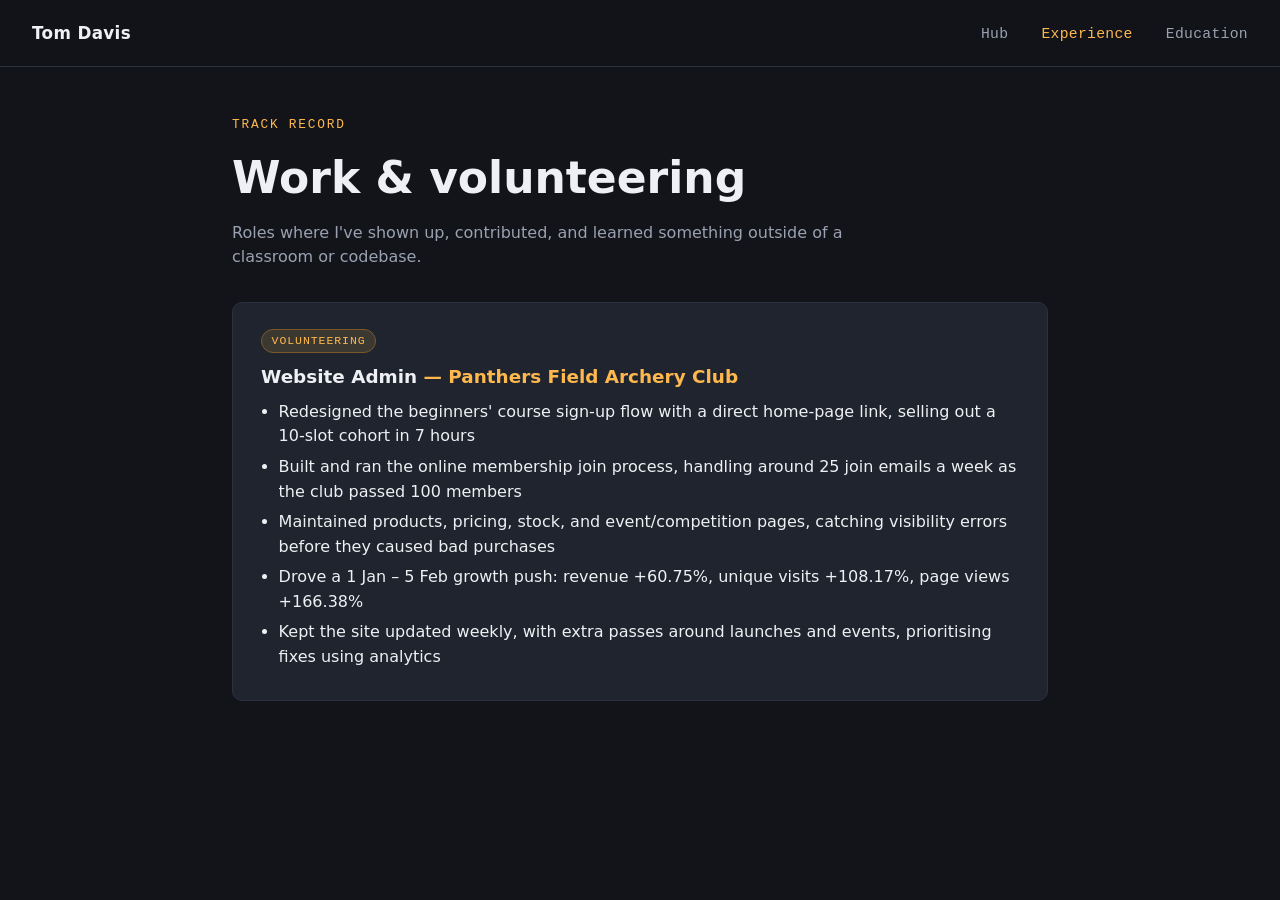
==== experience.html @ ff753ff1 "first commit" ====
<!DOCTYPE html>
<html lang="en">
<head>
<meta charset="UTF-8">
<meta name="viewport" content="width=device-width, initial-scale=1.0">
<title>Experience — Thomas Davis</title>
<link rel="stylesheet" href="css/base.css">
<link rel="stylesheet" href="css/pages.css">
</head>
<body>

<nav class="page-nav">
  <a class="brand" href="index.html">Tom Davis</a>
  <div class="links">
    <a href="index.html">Hub</a>
    <a href="experience.html" aria-current="page">Experience</a>
    <a href="education.html">Education</a>
  </div>
</nav>

<div class="page-header">
  <div class="eyebrow">Track record</div>
  <h1>Work &amp; volunteering</h1>
  <p>Roles where I've shown up, contributed, and learned something outside of a classroom or codebase.</p>
</div>

<div class="timeline" id="timeline"></div>

<script>
fetch('data/experience.json')
  .then(res => res.json())
  .then(entries => {
    const container = document.getElementById('timeline');

    if (!entries || entries.length === 0) {
      container.outerHTML = `<div class="empty-state">
        Nothing added yet. Fill this in via <code>admin.html</code>, export
        <code>experience.json</code>, and drop it into <code>/data</code>.
      </div>`;
      return;
    }

    container.innerHTML = entries.map(entry => `
      <div class="entry-card">
        <span class="tag">${entry.type === 'volunteering' ? 'Volunteering' : 'Work'}</span>
        <div class="entry-top">
          <h3>${entry.role || 'Untitled role'} <span class="org">— ${entry.organisation || ''}</span></h3>
          <span class="dates">${entry.dates || ''}</span>
        </div>
        ${entry.bullets && entry.bullets.length ? `<ul>${entry.bullets.map(b => `<li>${b}</li>`).join('')}</ul>` : ''}
      </div>
    `).join('');
  })
  .catch(() => {
    document.getElementById('timeline').outerHTML = `<div class="empty-state">
      Couldn't load <code>data/experience.json</code>. Make sure the file exists
      in the <code>/data</code> folder next to this page.
    </div>`;
  });
</script>

</body>
</html>
---- css/base.css ----
/* ============================================
   Shared tokens + reset + nav, used by every page on the site.
   ============================================ */

:root {
  --bg: #12141a;
  --bg-raised: #1b1e26;
  --bg-card: #20242e;
  --line: #2c3140;
  --text: #eef0f4;
  --text-dim: #9aa1b0;
  --accent: #ffb84d;      /* warm amber — reads like an old CRT / arcade marquee */
  --accent-dim: #7a5a2a;
  --accent-soft: rgba(255, 184, 77, 0.12);
  --danger: #e5636b;
  --radius: 10px;
  --font-display: 'Space Grotesk', 'Segoe UI', system-ui, sans-serif;
  --font-body: 'Inter', 'Segoe UI', system-ui, sans-serif;
  --font-mono: 'JetBrains Mono', 'Courier New', monospace;
}

* { box-sizing: border-box; }

body {
  margin: 0;
  background: var(--bg);
  color: var(--text);
  font-family: var(--font-body);
  line-height: 1.55;
}

.page-nav {
  display: flex;
  justify-content: space-between;
  align-items: center;
  padding: 1.25rem 2rem;
  border-bottom: 1px solid var(--line);
  position: sticky;
  top: 0;
  background: rgba(18, 20, 26, 0.92);
  backdrop-filter: blur(6px);
  z-index: 10;
}

.page-nav .brand {
  font-family: var(--font-display);
  font-weight: 700;
  letter-spacing: 0.02em;
  color: var(--text);
  text-decoration: none;
  font-size: 1.05rem;
}

.page-nav .links a {
  color: var(--text-dim);
  text-decoration: none;
  margin-left: 1.75rem;
  font-size: 0.92rem;
  font-family: var(--font-mono);
  letter-spacing: 0.02em;
  transition: color 0.15s ease;
}

.page-nav .links a:hover,
.page-nav .links a[aria-current="page"] {
  color: var(--accent);
}

.empty-state {
  max-width: 880px;
  margin: 0 auto 4rem;
  padding: 2.5rem 2rem;
  text-align: center;
  color: var(--text-dim);
  border: 1px dashed var(--line);
  border-radius: var(--radius);
}

.empty-state code {
  background: var(--bg-raised);
  padding: 0.15rem 0.4rem;
  border-radius: 4px;
  font-family: var(--font-mono);
  color: var(--accent);
}

@media (max-width: 600px) {
  .page-nav { padding: 1rem 1.25rem; }
  .page-nav .links a { margin-left: 1rem; }
}
---- css/pages.css ----
/* ============================================
   Styles for experience.html, education.html, admin.html.
   Tokens, reset, and nav live in base.css — load that first.
   ============================================ */

.page-header {
  max-width: 880px;
  margin: 3rem auto 2rem;
  padding: 0 2rem;
}

.page-header .eyebrow {
  font-family: var(--font-mono);
  color: var(--accent);
  font-size: 0.8rem;
  letter-spacing: 0.14em;
  text-transform: uppercase;
  margin-bottom: 0.6rem;
}

.page-header h1 {
  font-family: var(--font-display);
  font-size: clamp(2rem, 4vw, 2.75rem);
  margin: 0 0 0.5rem;
}

.page-header p {
  color: var(--text-dim);
  max-width: 60ch;
  margin: 0;
}

.timeline {
  max-width: 880px;
  margin: 0 auto 4rem;
  padding: 0 2rem;
  display: flex;
  flex-direction: column;
  gap: 1.25rem;
}

.entry-card {
  background: var(--bg-card);
  border: 1px solid var(--line);
  border-radius: var(--radius);
  padding: 1.5rem 1.75rem;
  position: relative;
}

.entry-card .entry-top {
  display: flex;
  justify-content: space-between;
  align-items: baseline;
  flex-wrap: wrap;
  gap: 0.4rem 1rem;
  margin-bottom: 0.35rem;
}

.entry-card h3 {
  margin: 0;
  font-family: var(--font-display);
  font-size: 1.15rem;
}

.entry-card .org {
  color: var(--accent);
  font-weight: 600;
}

.entry-card .dates {
  font-family: var(--font-mono);
  font-size: 0.82rem;
  color: var(--text-dim);
  white-space: nowrap;
}

.entry-card .tag {
  display: inline-block;
  font-family: var(--font-mono);
  font-size: 0.72rem;
  text-transform: uppercase;
  letter-spacing: 0.08em;
  color: var(--accent);
  background: var(--accent-soft);
  border: 1px solid var(--accent-dim);
  border-radius: 999px;
  padding: 0.15rem 0.6rem;
  margin-bottom: 0.6rem;
}

.entry-card ul {
  margin: 0.5rem 0 0;
  padding-left: 1.1rem;
  color: var(--text);
}

.entry-card ul li { margin-bottom: 0.35rem; }

.entry-card .grade {
  font-family: var(--font-mono);
  color: var(--accent);
  font-size: 0.95rem;
}

/* ===== Degree progress card ===== */

.course-note {
  font-size: 0.85rem;
  color: var(--text-dim);
  margin: 0 0 1rem;
}

.degree-stats {
  display: flex;
  gap: 2rem;
  margin-bottom: 1.25rem;
}

.degree-stats .stat {
  display: flex;
  flex-direction: column;
}

.degree-stats .stat-value {
  font-family: var(--font-display);
  font-size: 1.6rem;
  color: var(--accent);
  line-height: 1.2;
}

.degree-stats .stat-label {
  font-family: var(--font-mono);
  font-size: 0.72rem;
  text-transform: uppercase;
  letter-spacing: 0.06em;
  color: var(--text-dim);
}

.degree-progress {
  margin-bottom: 1.75rem;
}

.progress-track {
  position: relative;
  height: 10px;
  background: var(--bg);
  border: 1px solid var(--line);
  border-radius: 999px;
  overflow: visible;
}

.progress-fill {
  height: 100%;
  background: var(--accent);
  border-radius: 999px;
}

.progress-marker {
  position: absolute;
  top: -3px;
  width: 2px;
  height: 16px;
  background: var(--text);
  transform: translateX(-1px);
}

.progress-caption {
  margin-top: 0.6rem;
  font-family: var(--font-mono);
  font-size: 0.78rem;
  color: var(--text-dim);
}

.year-block {
  margin-bottom: 1.5rem;
}

.year-block:last-child { margin-bottom: 0; }

.year-heading {
  display: flex;
  justify-content: space-between;
  align-items: baseline;
  flex-wrap: wrap;
  gap: 0.3rem 1rem;
  margin-bottom: 0.6rem;
}

.year-heading h4 {
  margin: 0;
  font-family: var(--font-display);
  font-size: 1rem;
}

.year-avg {
  font-family: var(--font-mono);
  font-size: 0.8rem;
  color: var(--accent);
}

.module-table-wrap {
  overflow-x: auto;
}

.module-table {
  width: 100%;
  border-collapse: collapse;
  font-size: 0.85rem;
}

.module-table th,
.module-table td {
  text-align: left;
  padding: 0.5rem 0.75rem;
  border-bottom: 1px solid var(--line);
  white-space: nowrap;
}

.module-table th {
  font-family: var(--font-mono);
  font-size: 0.7rem;
  text-transform: uppercase;
  letter-spacing: 0.05em;
  color: var(--text-dim);
  font-weight: 400;
}

.module-table td:nth-child(2) { white-space: normal; }

.module-table th:nth-child(3),
.module-table td:nth-child(3),
.module-table th:nth-child(4),
.module-table td:nth-child(4) {
  text-align: center;
}

.module-table tbody tr:last-child td { border-bottom: none; }

/* ===== Admin form ===== */

.admin-wrap {
  max-width: 760px;
  margin: 2.5rem auto 5rem;
  padding: 0 2rem;
}

.admin-tabs {
  display: flex;
  gap: 0.5rem;
  margin-bottom: 1.5rem;
}

.admin-tabs button {
  flex: 1;
  background: var(--bg-raised);
  border: 1px solid var(--line);
  color: var(--text-dim);
  font-family: var(--font-mono);
  padding: 0.75rem 1rem;
  border-radius: var(--radius);
  cursor: pointer;
  font-size: 0.85rem;
  letter-spacing: 0.04em;
  transition: all 0.15s ease;
}

.admin-tabs button.active {
  color: var(--bg);
  background: var(--accent);
  border-color: var(--accent);
}

.form-card {
  background: var(--bg-card);
  border: 1px solid var(--line);
  border-radius: var(--radius);
  padding: 1.5rem 1.75rem;
  margin-bottom: 1.25rem;
}

.form-card .row {
  display: grid;
  grid-template-columns: 1fr 1fr;
  gap: 1rem;
}

.form-card label {
  display: block;
  font-family: var(--font-mono);
  font-size: 0.75rem;
  text-transform: uppercase;
  letter-spacing: 0.06em;
  color: var(--text-dim);
  margin: 0.9rem 0 0.35rem;
}

.form-card input[type="text"],
.form-card textarea,
.form-card select {
  width: 100%;
  background: var(--bg);
  border: 1px solid var(--line);
  border-radius: 6px;
  color: var(--text);
  padding: 0.6rem 0.75rem;
  font-family: var(--font-body);
  font-size: 0.92rem;
}

.form-card textarea {
  min-height: 90px;
  resize: vertical;
  font-family: var(--font-mono);
  font-size: 0.85rem;
}

.form-card input:focus,
.form-card textarea:focus,
.form-card select:focus {
  outline: 2px solid var(--accent);
  outline-offset: 1px;
}

.form-card .hint {
  font-size: 0.78rem;
  color: var(--text-dim);
  margin-top: 0.3rem;
}

.card-actions {
  display: flex;
  justify-content: flex-end;
  margin-top: 1rem;
}

.btn {
  font-family: var(--font-mono);
  font-size: 0.82rem;
  letter-spacing: 0.03em;
  border-radius: 8px;
  padding: 0.6rem 1.1rem;
  border: 1px solid var(--line);
  background: var(--bg-raised);
  color: var(--text);
  cursor: pointer;
  transition: all 0.15s ease;
}

.btn:hover { border-color: var(--accent); color: var(--accent); }

.btn-primary {
  background: var(--accent);
  border-color: var(--accent);
  color: var(--bg);
  font-weight: 600;
}

.btn-primary:hover { color: var(--bg); filter: brightness(1.08); }

.btn-danger:hover { border-color: var(--danger); color: var(--danger); }

.add-entry-btn {
  width: 100%;
  padding: 0.9rem;
  border: 1px dashed var(--line);
  background: transparent;
  color: var(--text-dim);
  border-radius: var(--radius);
  cursor: pointer;
  font-family: var(--font-mono);
  margin-bottom: 1.5rem;
  transition: all 0.15s ease;
}

.add-entry-btn:hover { border-color: var(--accent); color: var(--accent); }

.export-bar {
  background: var(--bg-raised);
  border: 1px solid var(--line);
  border-radius: var(--radius);
  padding: 1rem 1.25rem;
  display: flex;
  justify-content: space-between;
  align-items: center;
  gap: 1rem;
  flex-wrap: wrap;
  margin-top: 2rem;
}

.export-bar .status {
  font-family: var(--font-mono);
  font-size: 0.8rem;
  color: var(--text-dim);
}

.status.saved { color: var(--accent); }

@media (max-width: 600px) {
  .form-card .row { grid-template-columns: 1fr; }

  .module-table { font-size: 0.76rem; }
  .module-table th,
  .module-table td { padding: 0.4rem 0.4rem; }
}
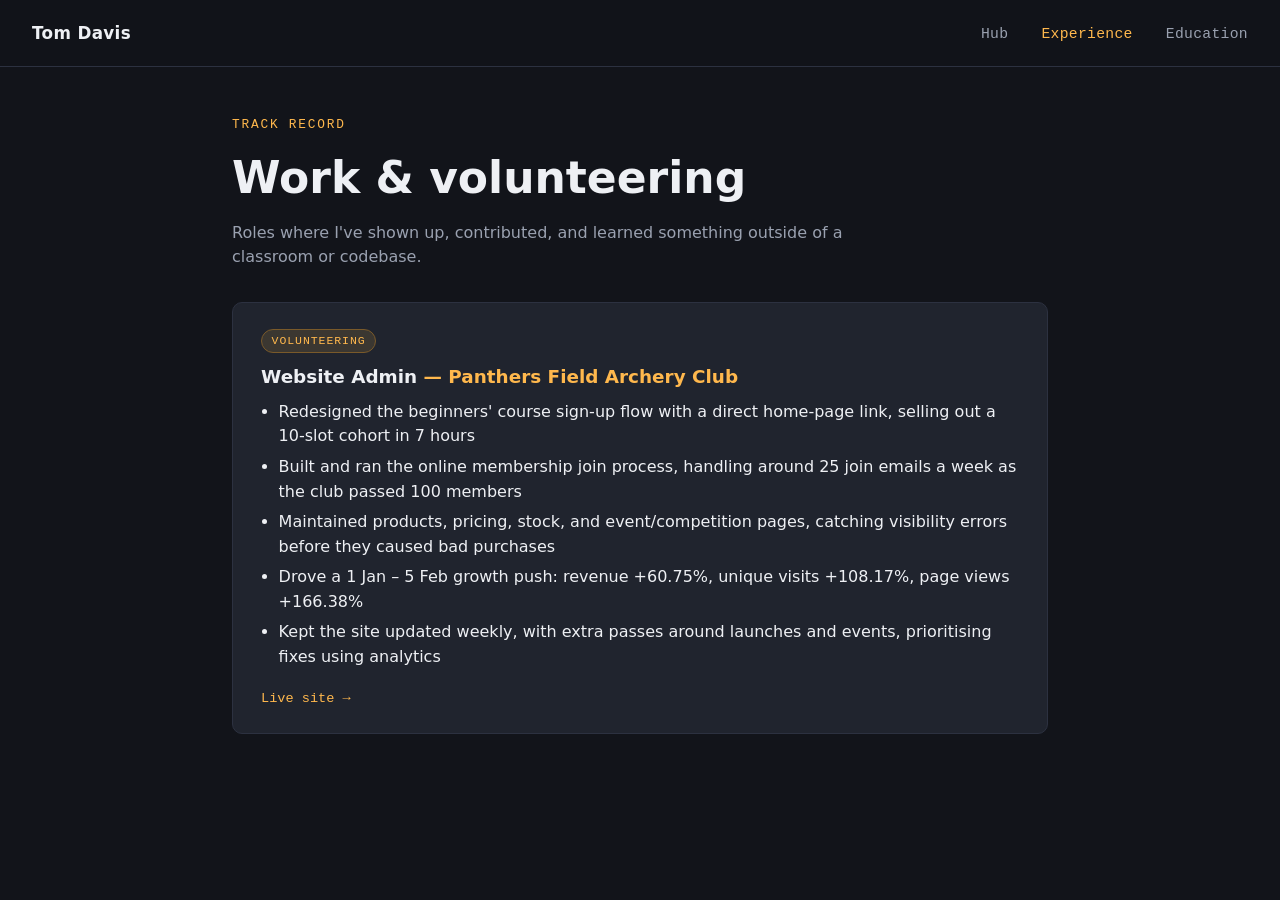
==== commit d9b824b6: "added a link to the website I admin. Panthers archery club" ====
--- a/experience.html
+++ b/experience.html
@@ -48,6 +48,7 @@
           <span class="dates">${entry.dates || ''}</span>
         </div>
         ${entry.bullets && entry.bullets.length ? `<ul>${entry.bullets.map(b => `<li>${b}</li>`).join('')}</ul>` : ''}
+        ${entry.link_url ? `<a class="entry-link" href="${entry.link_url}" target="_blank" rel="noopener noreferrer">${entry.link_label || 'Live site →'}</a>` : ''}
       </div>
     `).join('');
   })
--- a/css/pages.css
+++ b/css/pages.css
@@ -95,6 +95,17 @@
 }
 
 .entry-card ul li { margin-bottom: 0.35rem; }
+
+.entry-card .entry-link {
+  display: inline-block;
+  margin-top: 0.75rem;
+  font-family: var(--font-mono);
+  font-size: 0.85rem;
+  color: var(--accent);
+  text-decoration: none;
+}
+
+.entry-card .entry-link:hover { text-decoration: underline; }
 
 .entry-card .grade {
   font-family: var(--font-mono);
